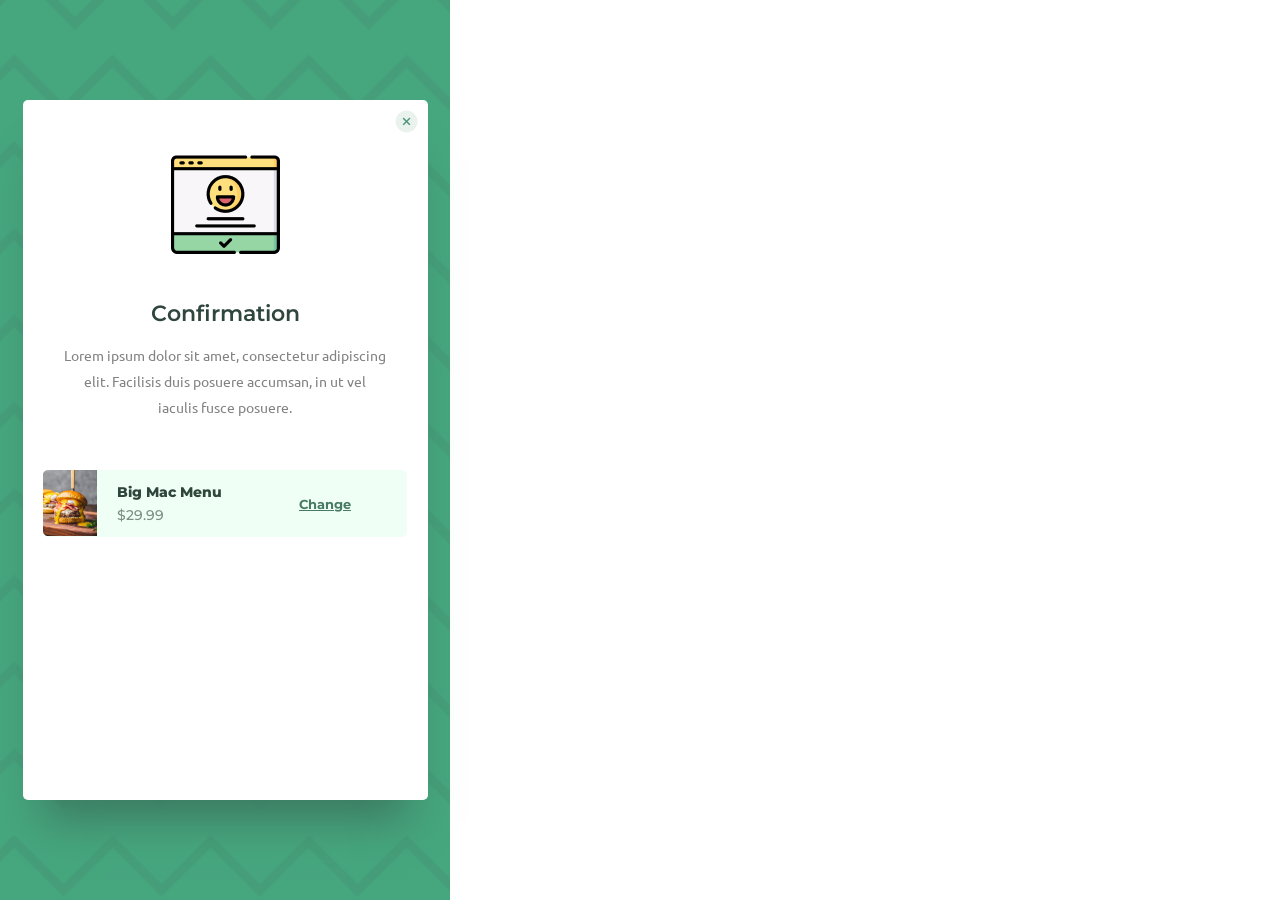
==== index.html @ 21f0b170 "add selected-food container" ====
<!DOCTYPE html>
<html lang="en">
<head>
    <meta charset="UTF-8">
    <meta http-equiv="X-UA-Compatible" content="IE=edge">
    <meta name="viewport" content="width=device-width, initial-scale=1.0">
    <title>Delivery Status Page</title>
    <link rel="stylesheet" href="styles.css">
</head>
<body>
    <div class="outer-container">
        <div class="panel">
            <img id="close-btn" src="./images/close-x.png" alt="close-x">
            <div class="inner-container">
                <img class="food-happy-img" src="./images/food-happy.png" alt="food-happy">
                <h2>Confirmation</h2>
                <p>Lorem ipsum dolor sit amet, consectetur adipiscing elit.
                    Facilisis duis posuere accumsan, in ut vel iaculis fusce posuere.
                </p>
                <div class="selected-food">
                    <img src="./images/Rectangle-Burger.png" alt="selected-food">
                    <div class="food-name-price">
                        <h3 class="food-name">Big Mac Menu</h3>
                        <h3 class="food-price">$29.99</h3>
                    </div>
                    <a href="#">Change</a>
                </div>
            </div>
        </div>
    </div>
</body>
</html>
---- styles.css ----
@import url('https://fonts.googleapis.com/css2?family=Montserrat:wght@100;200;300;400;500;600;700;800;900&family=Ubuntu&display=swap');

* {
    margin: 0;
    padding: 0;
    box-sizing: border-box;
}
body, html {
    height: 100vh;
    width: 100%;
    font-size: 62.5%;
    font-family: 'Montserrat';
}
.outer-container {
    width: 100%;
    height: 100%;
    max-width: 450px;
    background-color: red;
    background-image: url('./images/ZigZag-Background.png');
    background-repeat: no-repeat;
    background-size: cover;
    background-position: center;
    display: flex;
    justify-content: center;
    align-items: center;
}
.panel {
    width: 90%;
    height: 700px;
    background-color: #ffffff;
    box-shadow: 0px 40px 40px -20px #3C7B61;
    border-radius: 5px;
    position: relative;
}
#close-btn {
    position: absolute;
    right: 1rem;
    top: 1rem;
}
.food-happy-img {
    display: block;
    margin: 5rem auto 4rem;
}
.inner-container h2 {
    font-weight: 600;
    font-size: 2.2rem;
    color: #2F463D;
    text-align: center;
}
.inner-container p {
    font-family: 'Ubuntu';
    font-size: 1.4rem;
    line-height: 2.6rem;
    color: #828282;
    text-align: center;
    width: 80%;
    margin: 1.5rem auto 5rem;
}
.selected-food {
    width: 90%;
    background-color: #F0FFF5;
    margin: 0 auto;
    display: flex;
    align-items: center;
    border-radius: 5px;
}
.food-name-price {
    width: 50%;
    margin-left: 2rem;
}
.food-name {
    font-weight: 800;
    font-size: 1.4rem;
    color: #2F463D;
    margin-bottom: .5rem;
}
.food-price {
    font-weight: 500;
    font-size: 1.4rem;
    color: #7A8F85;
}
.selected-food a {
    font-weight: 700;
    font-size: 1.3rem;
    color: #467A66;
}
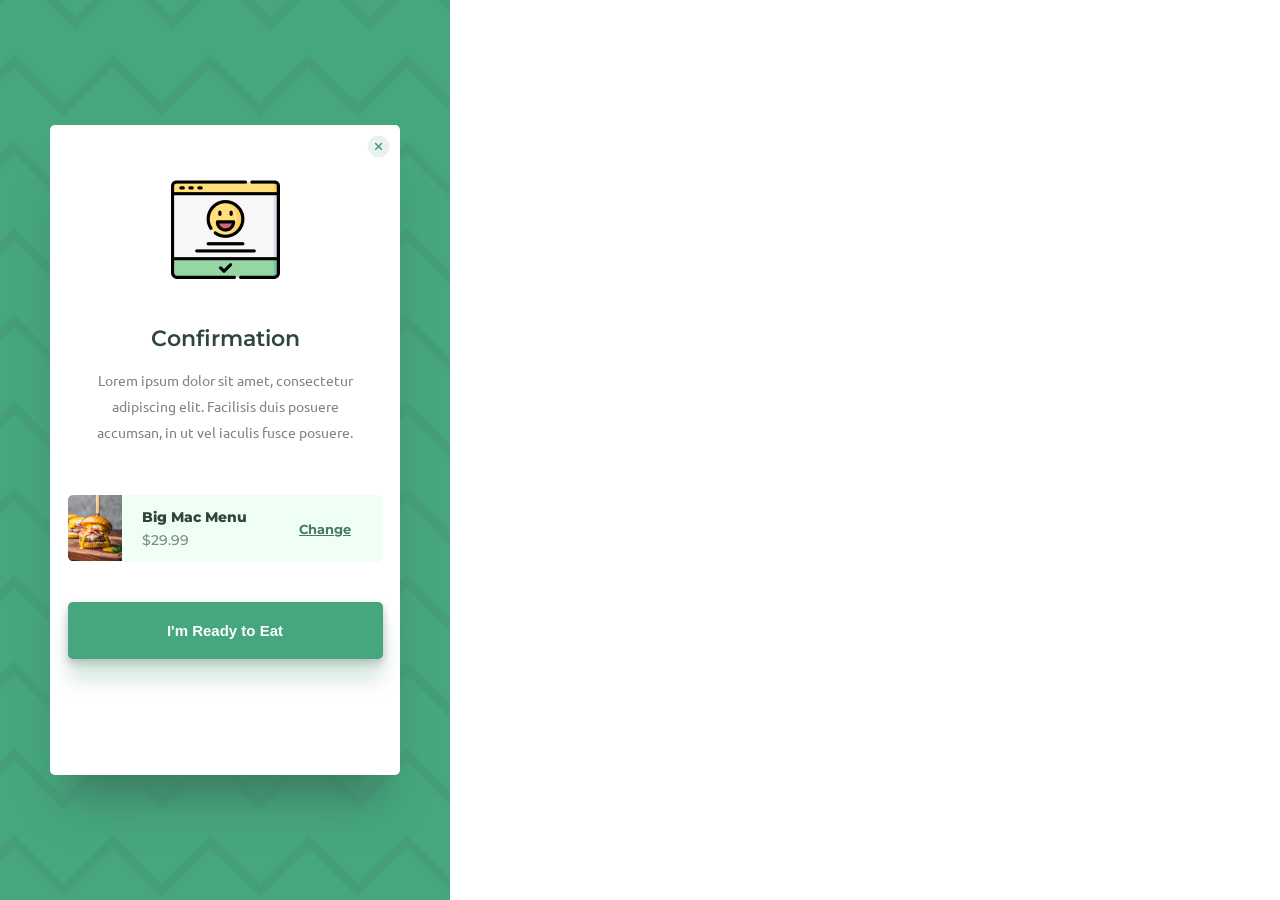
==== commit c5bf1201: "add a ready-button" ====
--- a/index.html
+++ b/index.html
@@ -25,6 +25,7 @@
                     </div>
                     <a href="#">Change</a>
                 </div>
+                <button id="ready-btn">I'm Ready to Eat</button>
             </div>
         </div>
     </div>
--- a/styles.css
+++ b/styles.css
@@ -25,8 +25,9 @@
     align-items: center;
 }
 .panel {
-    width: 90%;
-    height: 700px;
+    width: 350px;
+    min-width: 350px;
+    height: 650px;
     background-color: #ffffff;
     box-shadow: 0px 40px 40px -20px #3C7B61;
     border-radius: 5px;
@@ -36,6 +37,9 @@
     position: absolute;
     right: 1rem;
     top: 1rem;
+}
+.inner-container {
+    width: 100%;
 }
 .food-happy-img {
     display: block;
@@ -84,3 +88,24 @@
     font-size: 1.3rem;
     color: #467A66;
 }
+#ready-btn {
+    width: 90%;
+    display: block;
+    margin: 4rem auto 6rem;
+    padding: 2rem 0;
+    background: #46A67E;
+    filter: drop-shadow(0px 4px 4px rgba(0, 0, 0, 0.25));
+    box-shadow: 0px 20px 20px rgba(103, 189, 153, 0.2);
+    border-radius: 5px;
+    font-weight: 800;
+    font-size: 1.5rem;
+    color: #FFFFFF;
+    border: none;
+    transition: .5s all;
+}
+#ready-btn:hover {
+    cursor: pointer;
+    opacity: .8;
+    transition: .5s all;
+}
+
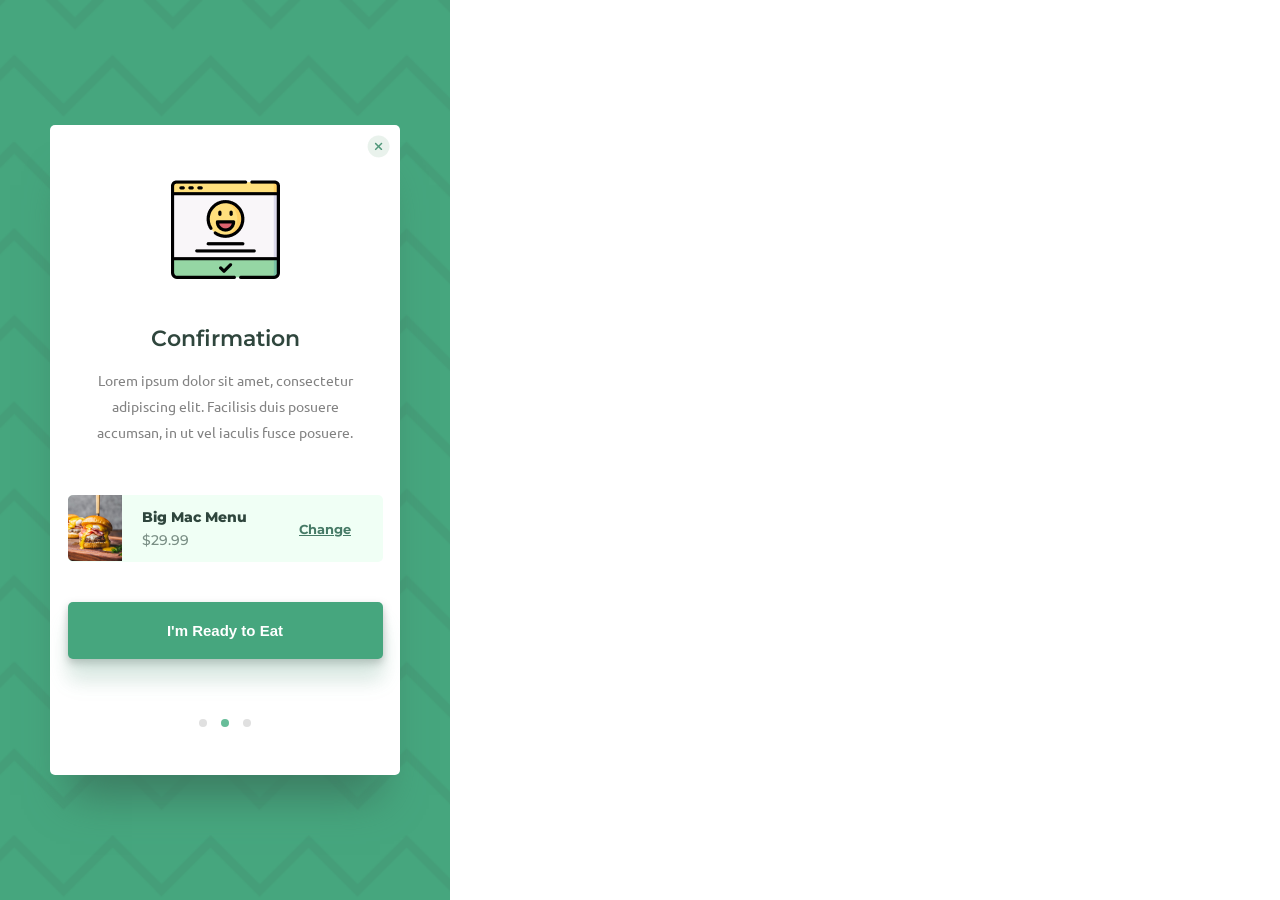
==== commit 6c14145a: "add a dots-container" ====
--- a/index.html
+++ b/index.html
@@ -26,6 +26,11 @@
                     <a href="#">Change</a>
                 </div>
                 <button id="ready-btn">I'm Ready to Eat</button>
+                <div class="dots-container">
+                    <div class="dot"></div>
+                    <div class="dot selected-dot"></div>
+                    <div class="dot"></div>
+                </div>
             </div>
         </div>
     </div>
--- a/styles.css
+++ b/styles.css
@@ -108,4 +108,18 @@
     opacity: .8;
     transition: .5s all;
 }
-
+.dots-container {
+    width: 15%;
+    display: flex;
+    justify-content: space-between;
+    margin: 0 auto;
+}
+.dot {
+    height: 8px;
+    width: 8px;
+    border-radius: 100%;
+    background-color: #E0E0E0;
+}
+.selected-dot {
+    background-color: #67BD99;
+}
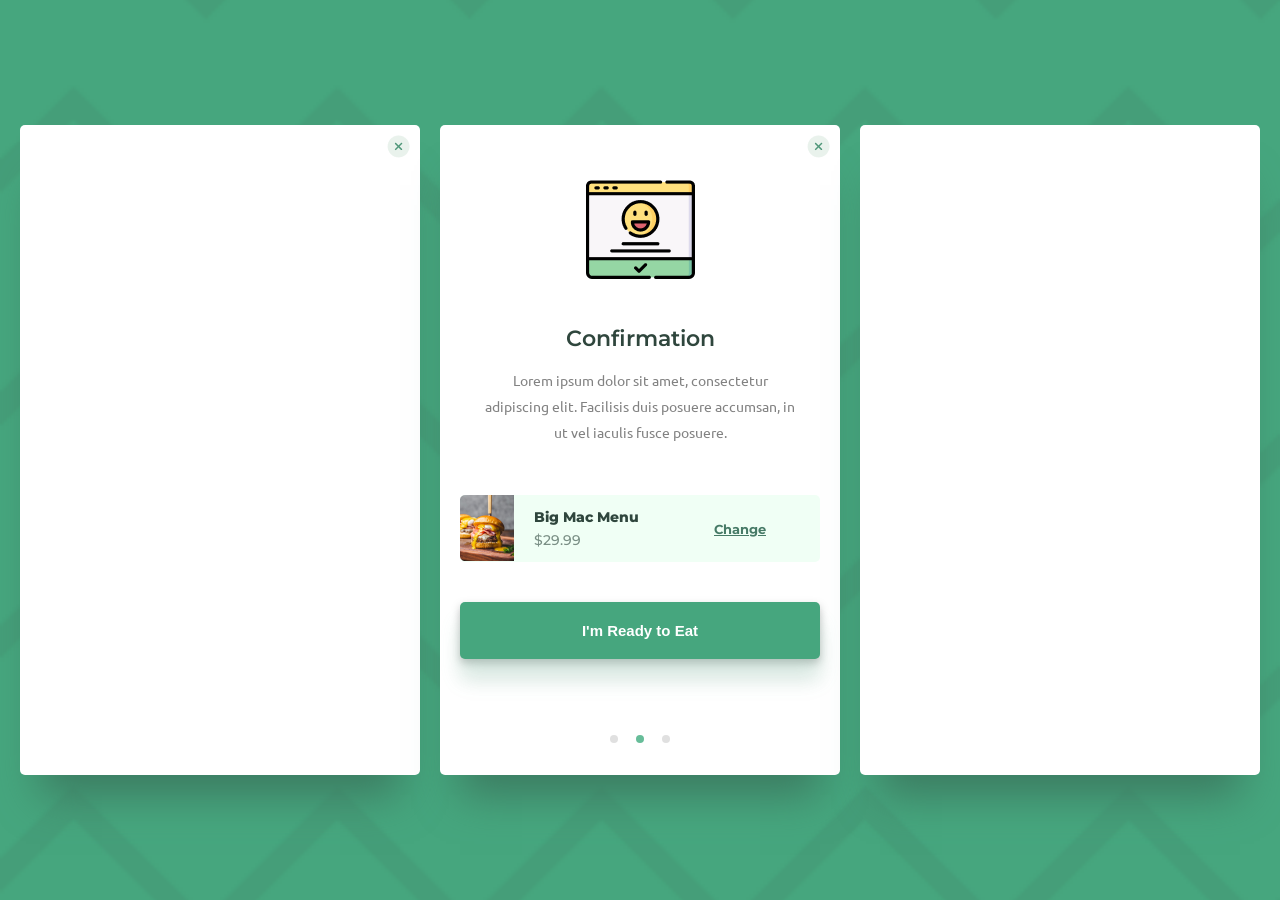
==== commit 7eead969: "add to more panels for desktop version" ====
--- a/index.html
+++ b/index.html
@@ -9,6 +9,10 @@
 </head>
 <body>
     <div class="outer-container">
+        <div class="panel hide-panel">
+            <img id="close-btn" src="./images/close-x.png" alt="close-x">
+            
+        </div>
         <div class="panel">
             <img id="close-btn" src="./images/close-x.png" alt="close-x">
             <div class="inner-container">
@@ -33,6 +37,7 @@
                 </div>
             </div>
         </div>
+        <div class="panel hide-panel"></div>
     </div>
 </body>
 </html>
--- a/styles.css
+++ b/styles.css
@@ -14,7 +14,7 @@
 .outer-container {
     width: 100%;
     height: 100%;
-    max-width: 450px;
+    /* max-width: 450px; */
     background-color: red;
     background-image: url('./images/ZigZag-Background.png');
     background-repeat: no-repeat;
@@ -25,7 +25,7 @@
     align-items: center;
 }
 .panel {
-    width: 350px;
+    width: 400px;
     min-width: 350px;
     height: 650px;
     background-color: #ffffff;
@@ -112,7 +112,10 @@
     width: 15%;
     display: flex;
     justify-content: space-between;
-    margin: 0 auto;
+    position: absolute;
+    left: 50%;
+    bottom: 5%;
+    transform: translateX(-50%);
 }
 .dot {
     height: 8px;
@@ -123,3 +126,15 @@
 .selected-dot {
     background-color: #67BD99;
 }
+.hide-panel {
+    display: none;
+}
+@media only screen and (min-width: 992px) {
+    .hide-panel {
+        display: block;
+    }
+    .panel:nth-of-type(2) {
+        margin: 0 20px;
+    }
+}
+
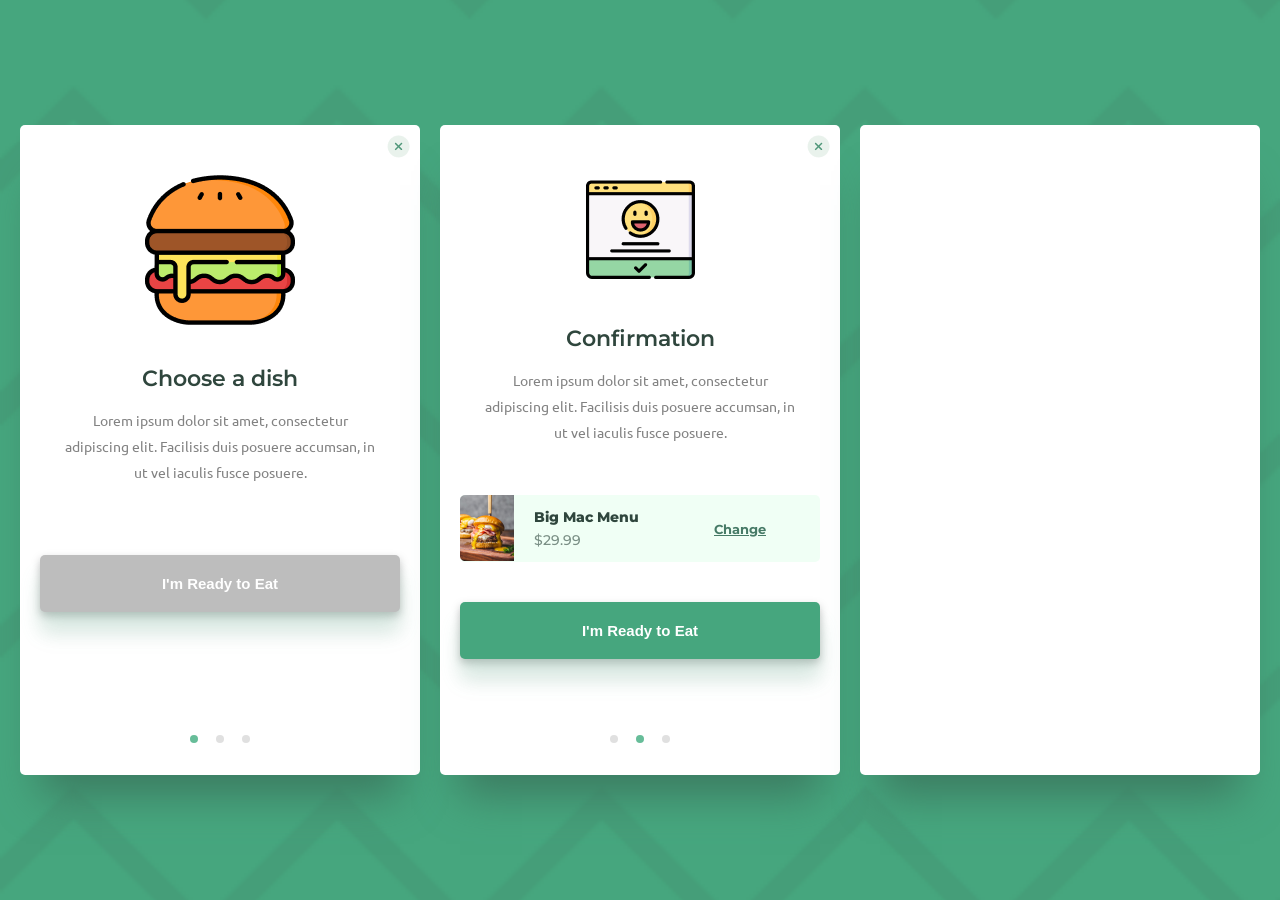
==== commit 33f5a8de: "add an additional all-btn class for buttons and a content for left panel" ====
--- a/index.html
+++ b/index.html
@@ -11,7 +11,19 @@
     <div class="outer-container">
         <div class="panel hide-panel">
             <img id="close-btn" src="./images/close-x.png" alt="close-x">
-            
+            <div class="inner-container">
+                <img class="food-happy-img" src="./images/hamburger.webp" alt="food-happy">
+                <h2>Choose a dish</h2>
+                <p>Lorem ipsum dolor sit amet, consectetur adipiscing elit.
+                    Facilisis duis posuere accumsan, in ut vel iaculis fusce posuere.
+                </p>
+                <button class="all-btn">I'm Ready to Eat</button>
+                <div class="dots-container">
+                    <div class="dot selected-dot"></div>
+                    <div class="dot"></div>
+                    <div class="dot"></div>
+                </div>
+            </div>
         </div>
         <div class="panel">
             <img id="close-btn" src="./images/close-x.png" alt="close-x">
@@ -29,7 +41,7 @@
                     </div>
                     <a href="#">Change</a>
                 </div>
-                <button id="ready-btn">I'm Ready to Eat</button>
+                <button class="all-btn ready-btn">I'm Ready to Eat</button>
                 <div class="dots-container">
                     <div class="dot"></div>
                     <div class="dot selected-dot"></div>
--- a/styles.css
+++ b/styles.css
@@ -88,12 +88,12 @@
     font-size: 1.3rem;
     color: #467A66;
 }
-#ready-btn {
+.all-btn {
     width: 90%;
     display: block;
-    margin: 4rem auto 6rem;
     padding: 2rem 0;
-    background: #46A67E;
+    margin: 7rem auto;
+    background: #BDBDBD;
     filter: drop-shadow(0px 4px 4px rgba(0, 0, 0, 0.25));
     box-shadow: 0px 20px 20px rgba(103, 189, 153, 0.2);
     border-radius: 5px;
@@ -101,9 +101,13 @@
     font-size: 1.5rem;
     color: #FFFFFF;
     border: none;
+}
+.ready-btn {
+    margin: 4rem auto 0;
+    background: #46A67E;
     transition: .5s all;
 }
-#ready-btn:hover {
+.ready-btn:hover {
     cursor: pointer;
     opacity: .8;
     transition: .5s all;
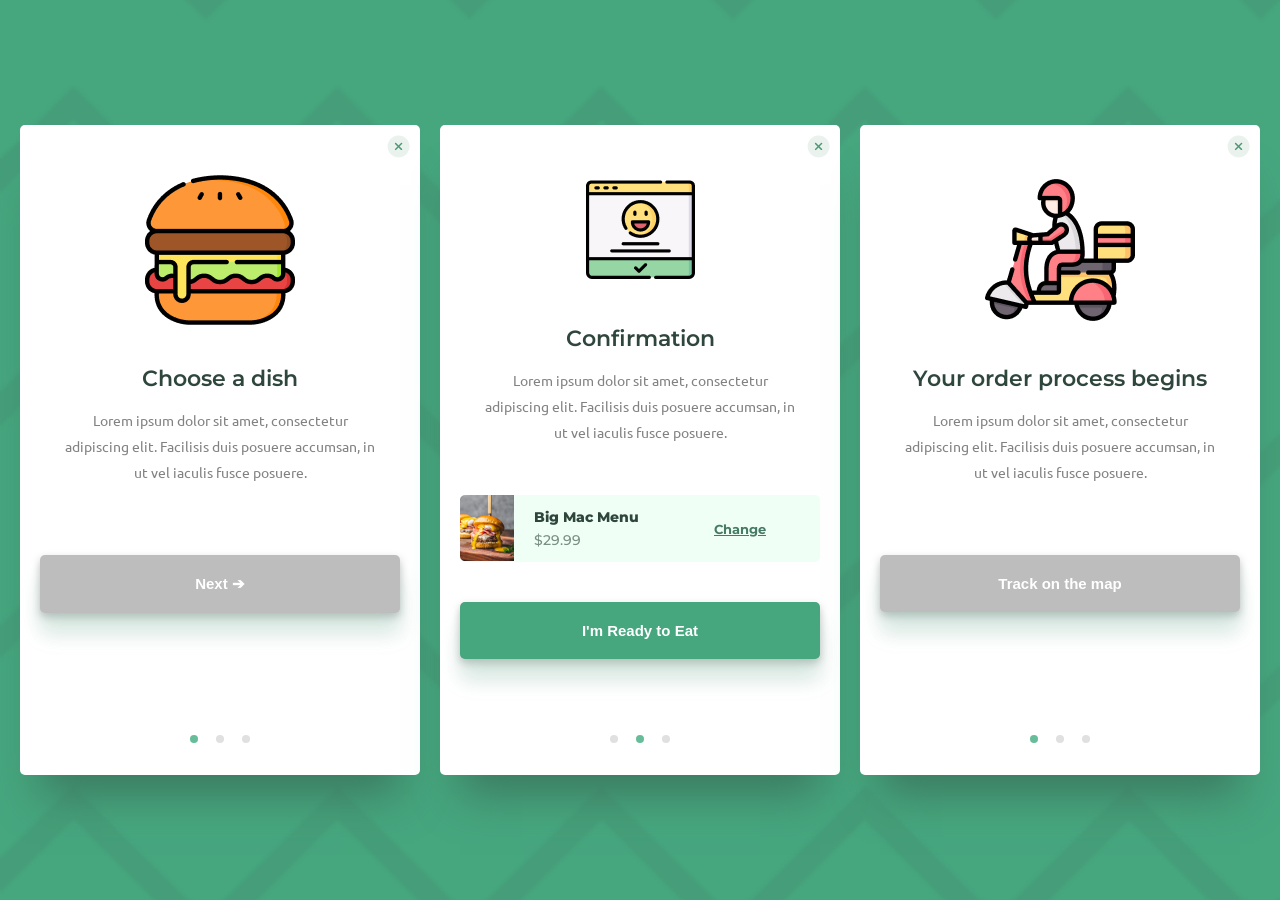
==== commit 4be0de18: "add a content to right panel" ====
--- a/index.html
+++ b/index.html
@@ -12,12 +12,12 @@
         <div class="panel hide-panel">
             <img id="close-btn" src="./images/close-x.png" alt="close-x">
             <div class="inner-container">
-                <img class="food-happy-img" src="./images/hamburger.webp" alt="food-happy">
+                <img class="food-happy-img" src="./images/hamburger.webp" alt="hamburger">
                 <h2>Choose a dish</h2>
                 <p>Lorem ipsum dolor sit amet, consectetur adipiscing elit.
                     Facilisis duis posuere accumsan, in ut vel iaculis fusce posuere.
                 </p>
-                <button class="all-btn">I'm Ready to Eat</button>
+                <button class="all-btn">Next ➔</button>
                 <div class="dots-container">
                     <div class="dot selected-dot"></div>
                     <div class="dot"></div>
@@ -49,7 +49,22 @@
                 </div>
             </div>
         </div>
-        <div class="panel hide-panel"></div>
+        <div class="panel hide-panel">
+            <img id="close-btn" src="./images/close-x.png" alt="close-x">
+            <div class="inner-container">
+                <img class="food-happy-img" src="./images/delivery-man.webp" alt="delivery-man">
+                <h2>Your order process begins</h2>
+                <p>Lorem ipsum dolor sit amet, consectetur adipiscing elit.
+                    Facilisis duis posuere accumsan, in ut vel iaculis fusce posuere.
+                </p>
+                <button class="all-btn">Track on the map</button>
+                <div class="dots-container">
+                    <div class="dot selected-dot"></div>
+                    <div class="dot"></div>
+                    <div class="dot"></div>
+                </div>
+            </div>
+        </div>
     </div>
 </body>
 </html>
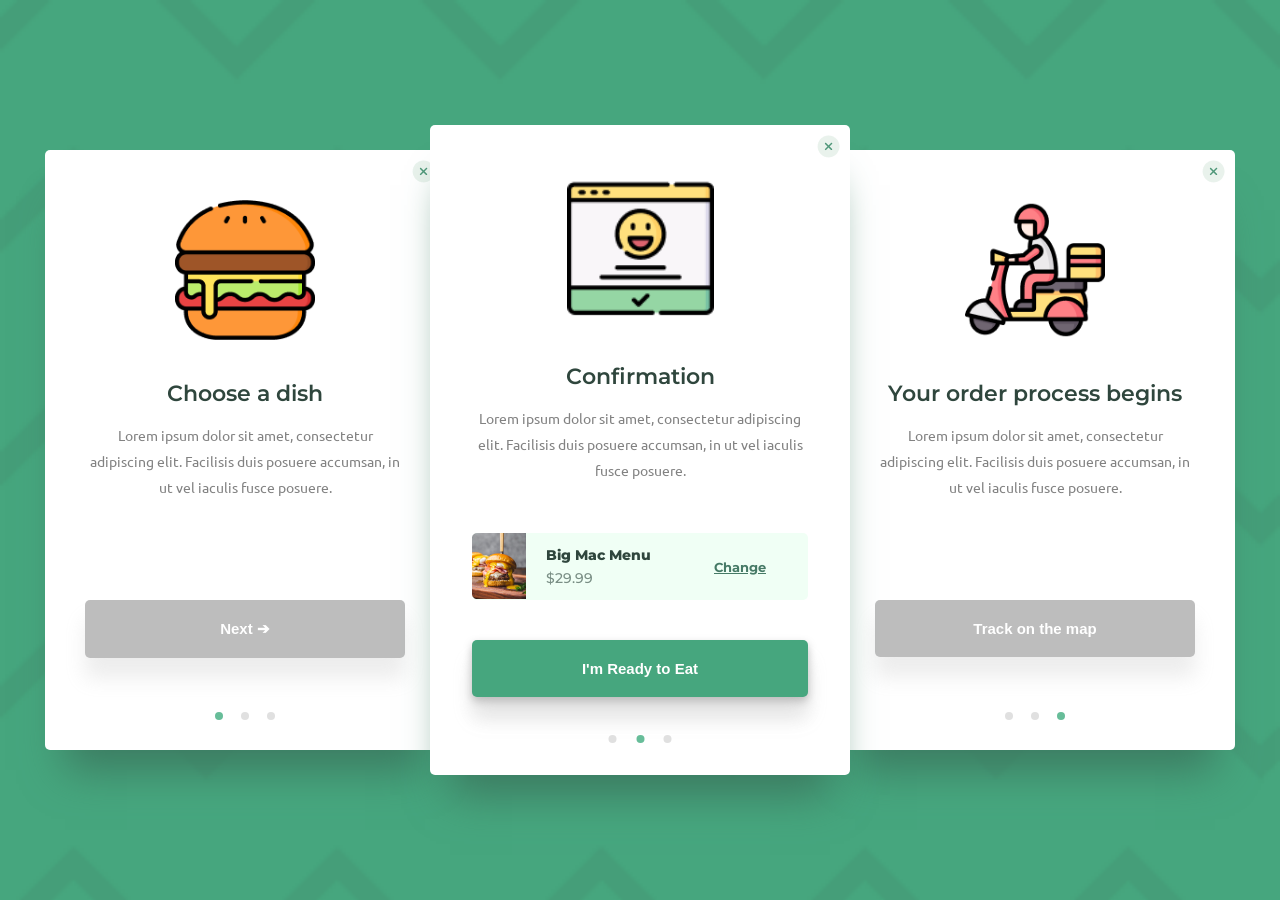
==== commit 1a974f37: "finished the desktop-version" ====
--- a/index.html
+++ b/index.html
@@ -12,12 +12,12 @@
         <div class="panel hide-panel">
             <img id="close-btn" src="./images/close-x.png" alt="close-x">
             <div class="inner-container">
-                <img class="food-happy-img" src="./images/hamburger.webp" alt="hamburger">
+                <img src="./images/hamburger.webp" alt="hamburger">
                 <h2>Choose a dish</h2>
                 <p>Lorem ipsum dolor sit amet, consectetur adipiscing elit.
                     Facilisis duis posuere accumsan, in ut vel iaculis fusce posuere.
                 </p>
-                <button class="all-btn">Next ➔</button>
+                <button class="all-btn inactive-btn">Next ➔</button>
                 <div class="dots-container">
                     <div class="dot selected-dot"></div>
                     <div class="dot"></div>
@@ -28,7 +28,7 @@
         <div class="panel">
             <img id="close-btn" src="./images/close-x.png" alt="close-x">
             <div class="inner-container">
-                <img class="food-happy-img" src="./images/food-happy.png" alt="food-happy">
+                <img src="./images/food-happy.png" alt="food-happy">
                 <h2>Confirmation</h2>
                 <p>Lorem ipsum dolor sit amet, consectetur adipiscing elit.
                     Facilisis duis posuere accumsan, in ut vel iaculis fusce posuere.
@@ -52,16 +52,16 @@
         <div class="panel hide-panel">
             <img id="close-btn" src="./images/close-x.png" alt="close-x">
             <div class="inner-container">
-                <img class="food-happy-img" src="./images/delivery-man.webp" alt="delivery-man">
+                <img src="./images/delivery-man.webp" alt="delivery-man">
                 <h2>Your order process begins</h2>
                 <p>Lorem ipsum dolor sit amet, consectetur adipiscing elit.
                     Facilisis duis posuere accumsan, in ut vel iaculis fusce posuere.
                 </p>
-                <button class="all-btn">Track on the map</button>
+                <button class="all-btn inactive-btn">Track on the map</button>
                 <div class="dots-container">
-                    <div class="dot selected-dot"></div>
                     <div class="dot"></div>
                     <div class="dot"></div>
+                    <div class="dot selected-dot"></div>
                 </div>
             </div>
         </div>
--- a/styles.css
+++ b/styles.css
@@ -14,15 +14,14 @@
 .outer-container {
     width: 100%;
     height: 100%;
-    /* max-width: 450px; */
     background-color: red;
     background-image: url('./images/ZigZag-Background.png');
+    background-size: cover;
     background-repeat: no-repeat;
-    background-size: cover;
-    background-position: center;
     display: flex;
     justify-content: center;
     align-items: center;
+    padding: 0 1rem;
 }
 .panel {
     width: 400px;
@@ -33,6 +32,14 @@
     border-radius: 5px;
     position: relative;
 }
+.panel:nth-of-type(1) {
+    height: 600px;
+    margin-right: -1.5rem;
+}
+.panel:nth-of-type(3) {
+    height: 600px;
+    margin-left: -1.5rem;
+}
 #close-btn {
     position: absolute;
     right: 1rem;
@@ -41,8 +48,9 @@
 .inner-container {
     width: 100%;
 }
-.food-happy-img {
+.inner-container > img {
     display: block;
+    width: 35%;
     margin: 5rem auto 4rem;
 }
 .inner-container h2 {
@@ -61,7 +69,7 @@
     margin: 1.5rem auto 5rem;
 }
 .selected-food {
-    width: 90%;
+    width: 80%;
     background-color: #F0FFF5;
     margin: 0 auto;
     display: flex;
@@ -89,13 +97,10 @@
     color: #467A66;
 }
 .all-btn {
-    width: 90%;
+    width: 80%;
     display: block;
     padding: 2rem 0;
-    margin: 7rem auto;
-    background: #BDBDBD;
-    filter: drop-shadow(0px 4px 4px rgba(0, 0, 0, 0.25));
-    box-shadow: 0px 20px 20px rgba(103, 189, 153, 0.2);
+    box-shadow: 0px 20px 20px rgba(167, 167, 167, 0.2);
     border-radius: 5px;
     font-weight: 800;
     font-size: 1.5rem;
@@ -105,7 +110,12 @@
 .ready-btn {
     margin: 4rem auto 0;
     background: #46A67E;
+    filter: drop-shadow(0px 4px 4px rgba(0, 0, 0, 0.25));
     transition: .5s all;
+}
+.inactive-btn {
+    margin: 10rem auto;
+    background: #BDBDBD;
 }
 .ready-btn:hover {
     cursor: pointer;
@@ -138,7 +148,8 @@
         display: block;
     }
     .panel:nth-of-type(2) {
-        margin: 0 20px;
+        width: 420px;
+        z-index: 3;
     }
 }
 
